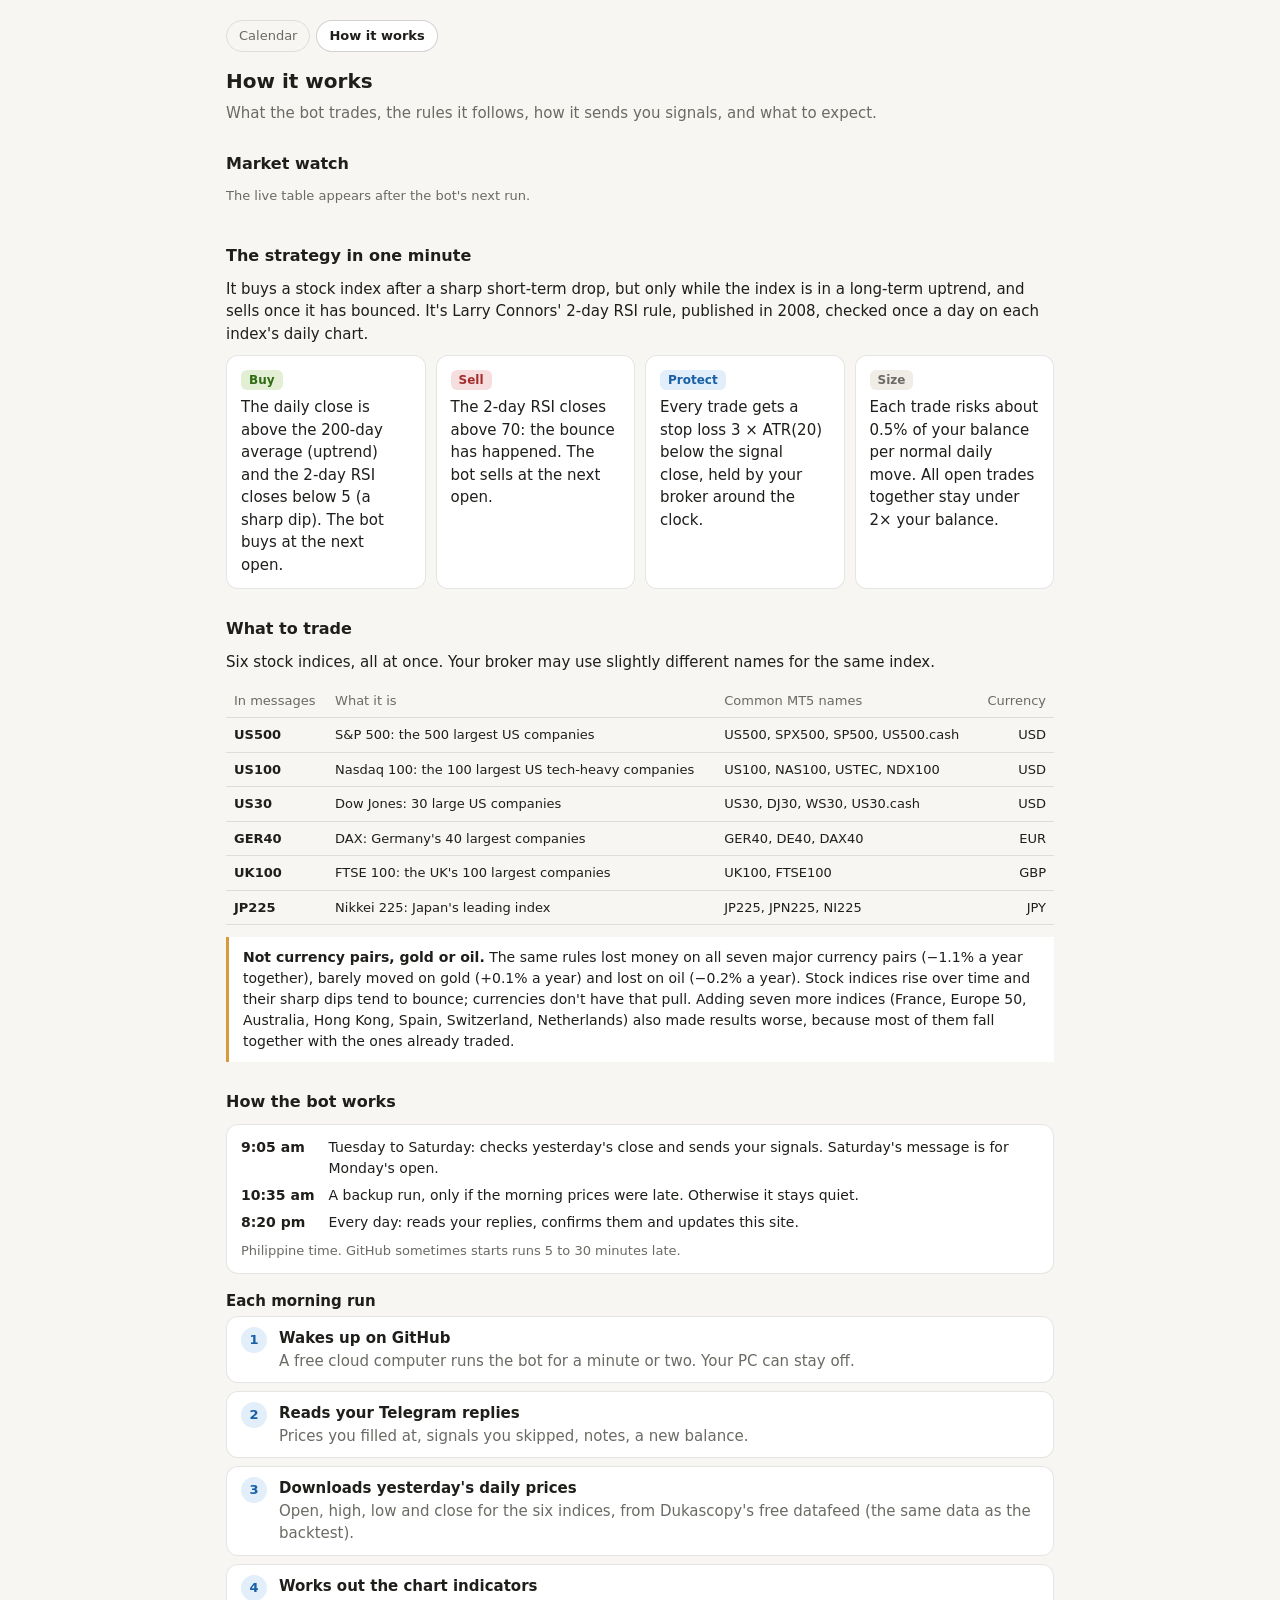
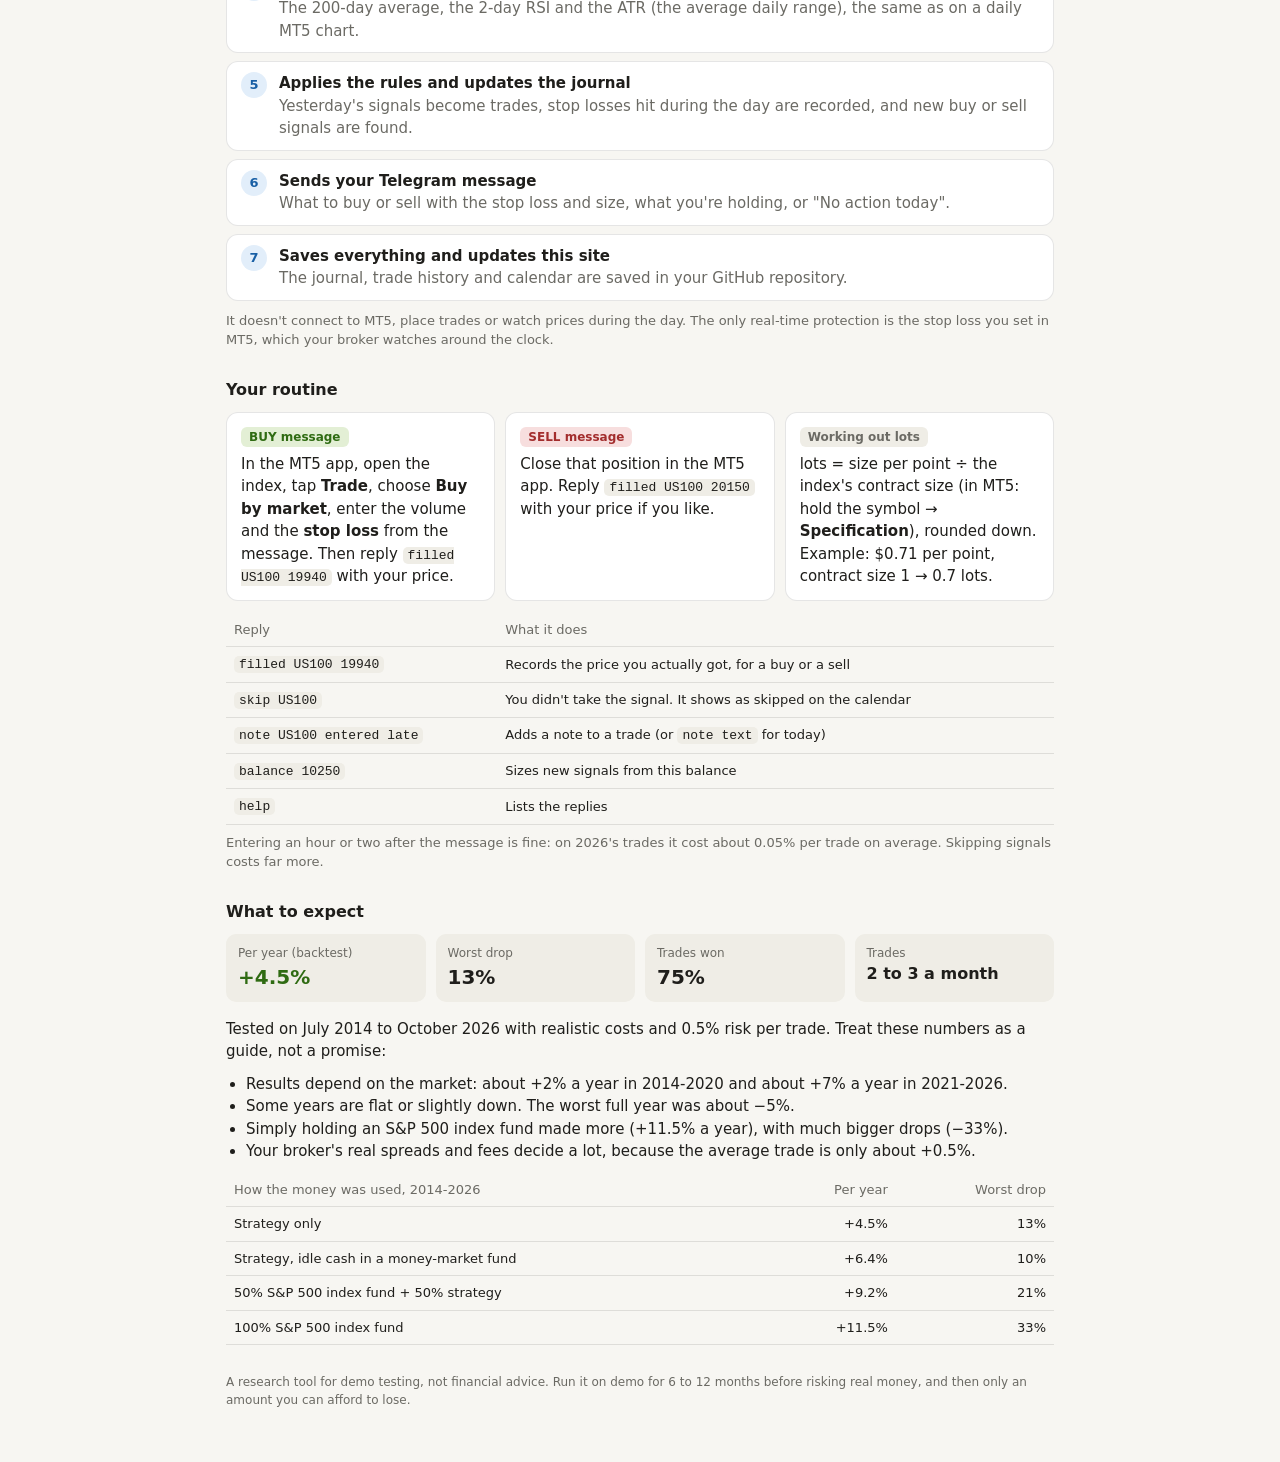
==== docs/guide.html @ 13d8b02c "Signal bot: add How it works page with a live market watch The site gets a second page explaining th" ====
<!doctype html>
<html lang="en">
<head>
<meta charset="utf-8">
<meta name="viewport" content="width=device-width, initial-scale=1">
<title>How it works</title>
<link rel="stylesheet" href="style.css">
<style>
.lead{font-size:15px;color:var(--muted);margin:6px 0 0}
.grid{display:grid;grid-template-columns:repeat(auto-fit,minmax(150px,1fr));gap:10px}
.rule{background:var(--card);border:1px solid var(--line);border-radius:12px;padding:12px 14px}
.rule .tag{display:inline-block;font-size:12px;font-weight:600;border-radius:6px;padding:1px 8px;margin-bottom:6px}
.pill{display:inline-block;font-size:12px;font-weight:600;border-radius:6px;padding:1px 8px;white-space:nowrap}
td.wrap{white-space:normal;text-align:left;min-width:200px}
.steps{list-style:none;margin:0;padding:0;display:grid;gap:8px}
.steps li{display:flex;gap:12px;align-items:flex-start;background:var(--card);border:1px solid var(--line);border-radius:12px;padding:10px 14px}
.num{flex:none;width:26px;height:26px;border-radius:50%;background:var(--open-bg);color:var(--open);font-weight:700;display:flex;align-items:center;justify-content:center;font-size:13px}
.time{display:grid;grid-template-columns:auto 1fr;gap:6px 14px;font-size:14px}
.time b{white-space:nowrap}
.note{border-left:3px solid var(--warn-line);background:var(--card);border-radius:0;padding:10px 14px;margin-top:12px;font-size:14px}
code{font-family:ui-monospace,Consolas,monospace;font-size:13px;background:var(--sub);border-radius:5px;padding:1px 5px}
</style>
</head>
<body>
<main>
  <nav class="nav" aria-label="Pages"><a href="index.html">Calendar</a><a href="guide.html" aria-current="page">How it works</a></nav>
  <h1>How it works</h1>
  <p class="lead">What the bot trades, the rules it follows, how it sends you signals, and what to expect.</p>

  <h2>Market watch</h2>
  <p class="muted" id="watch-note" style="font-size:13px"></p>
  <div class="tbl" id="watch"></div>

  <h2>The strategy in one minute</h2>
  <p>It buys a stock index after a sharp short-term drop, but only while the index is in a long-term uptrend, and
    sells once it has bounced. It's Larry Connors' 2-day RSI rule, published in 2008, checked once a day on each
    index's daily chart.</p>
  <div class="grid" id="rules"></div>

  <h2>What to trade</h2>
  <p>Six stock indices, all at once. Your broker may use slightly different names for the same index.</p>
  <div class="tbl">
    <table>
      <tr><th>In messages</th><th style="text-align:left">What it is</th><th style="text-align:left">Common MT5 names</th><th>Currency</th></tr>
      <tr><td><b>US500</b></td><td class="wrap">S&amp;P 500: the 500 largest US companies</td><td class="wrap">US500, SPX500, SP500, US500.cash</td><td>USD</td></tr>
      <tr><td><b>US100</b></td><td class="wrap">Nasdaq 100: the 100 largest US tech-heavy companies</td><td class="wrap">US100, NAS100, USTEC, NDX100</td><td>USD</td></tr>
      <tr><td><b>US30</b></td><td class="wrap">Dow Jones: 30 large US companies</td><td class="wrap">US30, DJ30, WS30, US30.cash</td><td>USD</td></tr>
      <tr><td><b>GER40</b></td><td class="wrap">DAX: Germany's 40 largest companies</td><td class="wrap">GER40, DE40, DAX40</td><td>EUR</td></tr>
      <tr><td><b>UK100</b></td><td class="wrap">FTSE 100: the UK's 100 largest companies</td><td class="wrap">UK100, FTSE100</td><td>GBP</td></tr>
      <tr><td><b>JP225</b></td><td class="wrap">Nikkei 225: Japan's leading index</td><td class="wrap">JP225, JPN225, NI225</td><td>JPY</td></tr>
    </table>
  </div>
  <div class="note">
    <b>Not currency pairs, gold or oil.</b> The same rules lost money on all seven major currency pairs
    (−1.1% a year together), barely moved on gold (+0.1% a year) and lost on oil (−0.2% a year).
    Stock indices rise over time and their sharp dips tend to bounce; currencies don't have that pull.
    Adding seven more indices (France, Europe 50, Australia, Hong Kong, Spain, Switzerland, Netherlands)
    also made results worse, because most of them fall together with the ones already traded.
  </div>

  <h2>How the bot works</h2>
  <div class="panel" style="margin-top:0">
    <div class="time">
      <b>9:05 am</b><span>Tuesday to Saturday: checks yesterday's close and sends your signals. Saturday's message is for Monday's open.</span>
      <b>10:35 am</b><span>A backup run, only if the morning prices were late. Otherwise it stays quiet.</span>
      <b>8:20 pm</b><span>Every day: reads your replies, confirms them and updates this site.</span>
    </div>
    <p class="muted" style="font-size:13px;margin:8px 0 0">Philippine time. GitHub sometimes starts runs 5 to 30 minutes late.</p>
  </div>
  <h3 style="margin-top:16px">Each morning run</h3>
  <ol class="steps">
    <li><span class="num">1</span><div><b>Wakes up on GitHub</b><div class="muted">A free cloud computer runs the bot for a minute or two. Your PC can stay off.</div></div></li>
    <li><span class="num">2</span><div><b>Reads your Telegram replies</b><div class="muted">Prices you filled at, signals you skipped, notes, a new balance.</div></div></li>
    <li><span class="num">3</span><div><b>Downloads yesterday's daily prices</b><div class="muted">Open, high, low and close for the six indices, from Dukascopy's free datafeed (the same data as the backtest).</div></div></li>
    <li><span class="num">4</span><div><b>Works out the chart indicators</b><div class="muted">The 200-day average, the 2-day RSI and the ATR (the average daily range), the same as on a daily MT5 chart.</div></div></li>
    <li><span class="num">5</span><div><b>Applies the rules and updates the journal</b><div class="muted">Yesterday's signals become trades, stop losses hit during the day are recorded, and new buy or sell signals are found.</div></div></li>
    <li><span class="num">6</span><div><b>Sends your Telegram message</b><div class="muted">What to buy or sell with the stop loss and size, what you're holding, or "No action today".</div></div></li>
    <li><span class="num">7</span><div><b>Saves everything and updates this site</b><div class="muted">The journal, trade history and calendar are saved in your GitHub repository.</div></div></li>
  </ol>
  <p class="muted" style="font-size:13px;margin-top:10px">It doesn't connect to MT5, place trades or watch prices during the day. The only real-time protection is the stop loss you set in MT5, which your broker watches around the clock.</p>

  <h2>Your routine</h2>
  <div class="grid">
    <div class="rule"><span class="tag" style="background:var(--up-bg);color:var(--up)">BUY message</span>
      <p style="margin:0">In the MT5 app, open the index, tap <b>Trade</b>, choose <b>Buy by market</b>, enter the volume and the <b>stop loss</b> from the message. Then reply <code>filled US100 19940</code> with your price.</p></div>
    <div class="rule"><span class="tag" style="background:var(--down-bg);color:var(--down)">SELL message</span>
      <p style="margin:0">Close that position in the MT5 app. Reply <code>filled US100 20150</code> with your price if you like.</p></div>
    <div class="rule"><span class="tag" style="background:var(--sub);color:var(--muted)">Working out lots</span>
      <p style="margin:0">lots = size per point ÷ the index's contract size (in MT5: hold the symbol → <b>Specification</b>), rounded down. Example: $0.71 per point, contract size 1 → 0.7 lots.</p></div>
  </div>
  <div class="tbl" style="margin-top:12px">
    <table>
      <tr><th>Reply</th><th style="text-align:left">What it does</th></tr>
      <tr><td><code>filled US100 19940</code></td><td class="wrap">Records the price you actually got, for a buy or a sell</td></tr>
      <tr><td><code>skip US100</code></td><td class="wrap">You didn't take the signal. It shows as skipped on the calendar</td></tr>
      <tr><td><code>note US100 entered late</code></td><td class="wrap">Adds a note to a trade (or <code>note text</code> for today)</td></tr>
      <tr><td><code>balance 10250</code></td><td class="wrap">Sizes new signals from this balance</td></tr>
      <tr><td><code>help</code></td><td class="wrap">Lists the replies</td></tr>
    </table>
  </div>
  <p class="muted" style="font-size:13px;margin-top:8px">Entering an hour or two after the message is fine: on 2026's trades it cost about 0.05% per trade on average. Skipping signals costs far more.</p>

  <h2>What to expect</h2>
  <div class="cards" style="margin-top:0">
    <div class="card"><div class="k">Per year (backtest)</div><div class="v up">+4.5%</div></div>
    <div class="card"><div class="k">Worst drop</div><div class="v">13%</div></div>
    <div class="card"><div class="k">Trades won</div><div class="v">75%</div></div>
    <div class="card"><div class="k">Trades</div><div class="v" style="font-size:16px">2 to 3 a month</div></div>
  </div>
  <p>Tested on July 2014 to October 2026 with realistic costs and 0.5% risk per trade. Treat these numbers as a guide, not a promise:</p>
  <ul style="margin:0 0 10px;padding-left:20px">
    <li>Results depend on the market: about +2% a year in 2014-2020 and about +7% a year in 2021-2026.</li>
    <li>Some years are flat or slightly down. The worst full year was about −5%.</li>
    <li>Simply holding an S&amp;P 500 index fund made more (+11.5% a year), with much bigger drops (−33%).</li>
    <li>Your broker's real spreads and fees decide a lot, because the average trade is only about +0.5%.</li>
  </ul>
  <div class="tbl">
    <table>
      <tr><th>How the money was used, 2014-2026</th><th>Per year</th><th>Worst drop</th></tr>
      <tr><td>Strategy only</td><td>+4.5%</td><td>13%</td></tr>
      <tr><td>Strategy, idle cash in a money-market fund</td><td>+6.4%</td><td>10%</td></tr>
      <tr><td>50% S&amp;P 500 index fund + 50% strategy</td><td>+9.2%</td><td>21%</td></tr>
      <tr><td>100% S&amp;P 500 index fund</td><td>+11.5%</td><td>33%</td></tr>
    </table>
  </div>
  <p class="muted" style="font-size:12px;margin-top:28px">A research tool for demo testing, not financial advice. Run it on demo for 6 to 12 months before risking real money, and then only an amount you can afford to lose.</p>
</main>
<script src="data.js"></script>
<script>
(function(){
const T = window.TRACKER;
const $ = id => document.getElementById(id);
const el = (tag, attrs, text) => { const e = document.createElement(tag); Object.assign(e, attrs || {}); if (text != null) e.textContent = text; return e; };
const fmt = v => v == null ? "–" : v.toLocaleString(undefined, {minimumFractionDigits: 2, maximumFractionDigits: 2});

const R = Object.assign({rsi_below: 5, exit_rsi: 70, exit_sma: 5, trend_sma: 200, stop_atr: 3, atr_period: 20, risk_pct: 0.5, max_gross: 2}, (T && T.rules) || {});
const sell = R.exit_rsi ? `The 2-day RSI closes above ${R.exit_rsi}: the bounce has happened. The bot sells at the next open.`
                        : `The close goes back above the ${R.exit_sma}-day average. The bot sells at the next open.`;
[
  ["Buy", "var(--up-bg)", "var(--up)", `The daily close is above the ${R.trend_sma}-day average (uptrend) and the 2-day RSI closes below ${R.rsi_below} (a sharp dip). The bot buys at the next open.`],
  ["Sell", "var(--down-bg)", "var(--down)", sell],
  ["Protect", "var(--open-bg)", "var(--open)", `Every trade gets a stop loss ${R.stop_atr} × ATR(${R.atr_period}) below the signal close, held by your broker around the clock.`],
  ["Size", "var(--sub)", "var(--muted)", `Each trade risks about ${R.risk_pct}% of your balance per normal daily move. All open trades together stay under ${R.max_gross}× your balance.`],
].forEach(([name, bg, fg, text]) => {
  const d = el("div", {className: "rule"});
  const t = el("span", {className: "tag"}, name); t.style.background = bg; t.style.color = fg;
  d.append(t, el("p", {style: "margin:0"}, text));
  $("rules").append(d);
});

const STATUS = {
  watching: ["Watching", "var(--sub)", "var(--muted)"], downtrend: ["Downtrend", "var(--down-bg)", "var(--down)"],
  holding: ["Holding", "var(--open-bg)", "var(--open)"], "buy-next": ["Buy signal", "var(--up-bg)", "var(--up)"],
  "sell-next": ["Sell signal", "var(--down-bg)", "var(--down)"],
};
if (!T || !T.watch || !T.watch.length) {
  $("watch-note").textContent = "The live table appears after the bot's next run.";
} else {
  const latest = T.watch.map(w => w.date).sort().pop();
  $("watch-note").textContent = `Based on the daily close of ${latest}. Updated ${T.generated}.`;
  const tb = el("table"), head = el("tr");
  ["Index", "Last close", `${R.trend_sma}-day avg`, "2-day RSI", "Status", "What happens next"].forEach((h, i) => {
    const th = el("th", null, h); if (i >= 4) th.style.textAlign = "left"; head.append(th);
  });
  tb.append(head);
  T.watch.forEach(w => {
    const r = el("tr");
    const [label, bg, fg] = STATUS[w.status] || [w.status, "var(--sub)", "var(--muted)"];
    const pill = el("span", {className: "pill"}, label); pill.style.background = bg; pill.style.color = fg;
    const st = el("td", {style: "text-align:left"}); st.append(pill);
    const rsiCell = el("td", null, w.rsi == null ? "–" : w.rsi.toFixed(1));
    if (w.rsi != null && w.rsi < R.rsi_below) rsiCell.className = "up";
    if (R.exit_rsi && w.rsi != null && w.rsi > R.exit_rsi) rsiCell.className = "down";
    r.append(el("td", null, w.name), el("td", null, fmt(w.close)), el("td", null, fmt(w.trend)), rsiCell, st,
             el("td", {className: "wrap muted"}, w.waiting));
    tb.append(r);
  });
  $("watch").append(tb);
}
})();
</script>
</body>
</html>
---- docs/style.css ----
/* Shared look for the trade calendar and the How it works page */
:root{
  --bg:#f7f6f2;--card:#ffffff;--sub:#efede6;--text:#1f1e1b;--muted:#6b6a64;--line:rgba(0,0,0,.1);--line2:rgba(0,0,0,.18);
  --up:#2f6b12;--up-bg:#e3efd5;--down:#a32d2d;--down-bg:#f7dede;--open:#185fa5;--open-bg:#e2eefa;--warn:#854f0b;--warn-line:#d99a3c;
  --accent:#185fa5;
}
@media (prefers-color-scheme:dark){:root{
  --bg:#171715;--card:#21211e;--sub:#2a2a27;--text:#ecebe6;--muted:#a3a29b;--line:rgba(255,255,255,.1);--line2:rgba(255,255,255,.2);
  --up:#a4d27a;--up-bg:#26391a;--down:#f09595;--down-bg:#4a1f1f;--open:#85b7eb;--open-bg:#163049;--warn:#efb35a;--warn-line:#b9822c;
  --accent:#85b7eb;
}}
*{box-sizing:border-box}
body{margin:0;background:var(--bg);color:var(--text);font:15px/1.5 system-ui,-apple-system,"Segoe UI",Roboto,sans-serif}
main{max-width:860px;margin:0 auto;padding:20px 16px 48px}
h1{font-size:20px;font-weight:600;margin:0}
h2{font-size:16px;font-weight:600;margin:28px 0 10px}
h3{font-size:15px;font-weight:600;margin:0 0 4px}
p{margin:0 0 10px}
.muted{color:var(--muted)}
.cards{display:grid;grid-template-columns:repeat(auto-fit,minmax(140px,1fr));gap:10px;margin:16px 0}
.card{background:var(--sub);border-radius:10px;padding:10px 12px}
.card .k{font-size:12px;color:var(--muted)}
.card .v{font-size:20px;font-weight:600}
.up{color:var(--up)}.down{color:var(--down)}
button{font:inherit;color:var(--text);background:var(--card);border:1px solid var(--line2);border-radius:8px;padding:6px 12px;cursor:pointer}
button:hover{background:var(--sub)}
.panel{background:var(--card);border:1px solid var(--line);border-radius:12px;padding:12px 14px;margin-top:14px}
.tbl{overflow-x:auto}
table{border-collapse:collapse;width:100%;font-size:13px}
th,td{padding:7px 8px;border-bottom:1px solid var(--line);text-align:right;white-space:nowrap}
th:first-child,td:first-child{text-align:left}
th{color:var(--muted);font-weight:500}
.nav{display:flex;gap:6px;margin:0 0 14px}
.nav a{font-size:13px;color:var(--muted);text-decoration:none;padding:5px 12px;border:1px solid var(--line);border-radius:999px}
.nav a:hover{border-color:var(--line2);color:var(--text)}
.nav a[aria-current="page"]{color:var(--text);border-color:var(--line2);background:var(--card);font-weight:600}
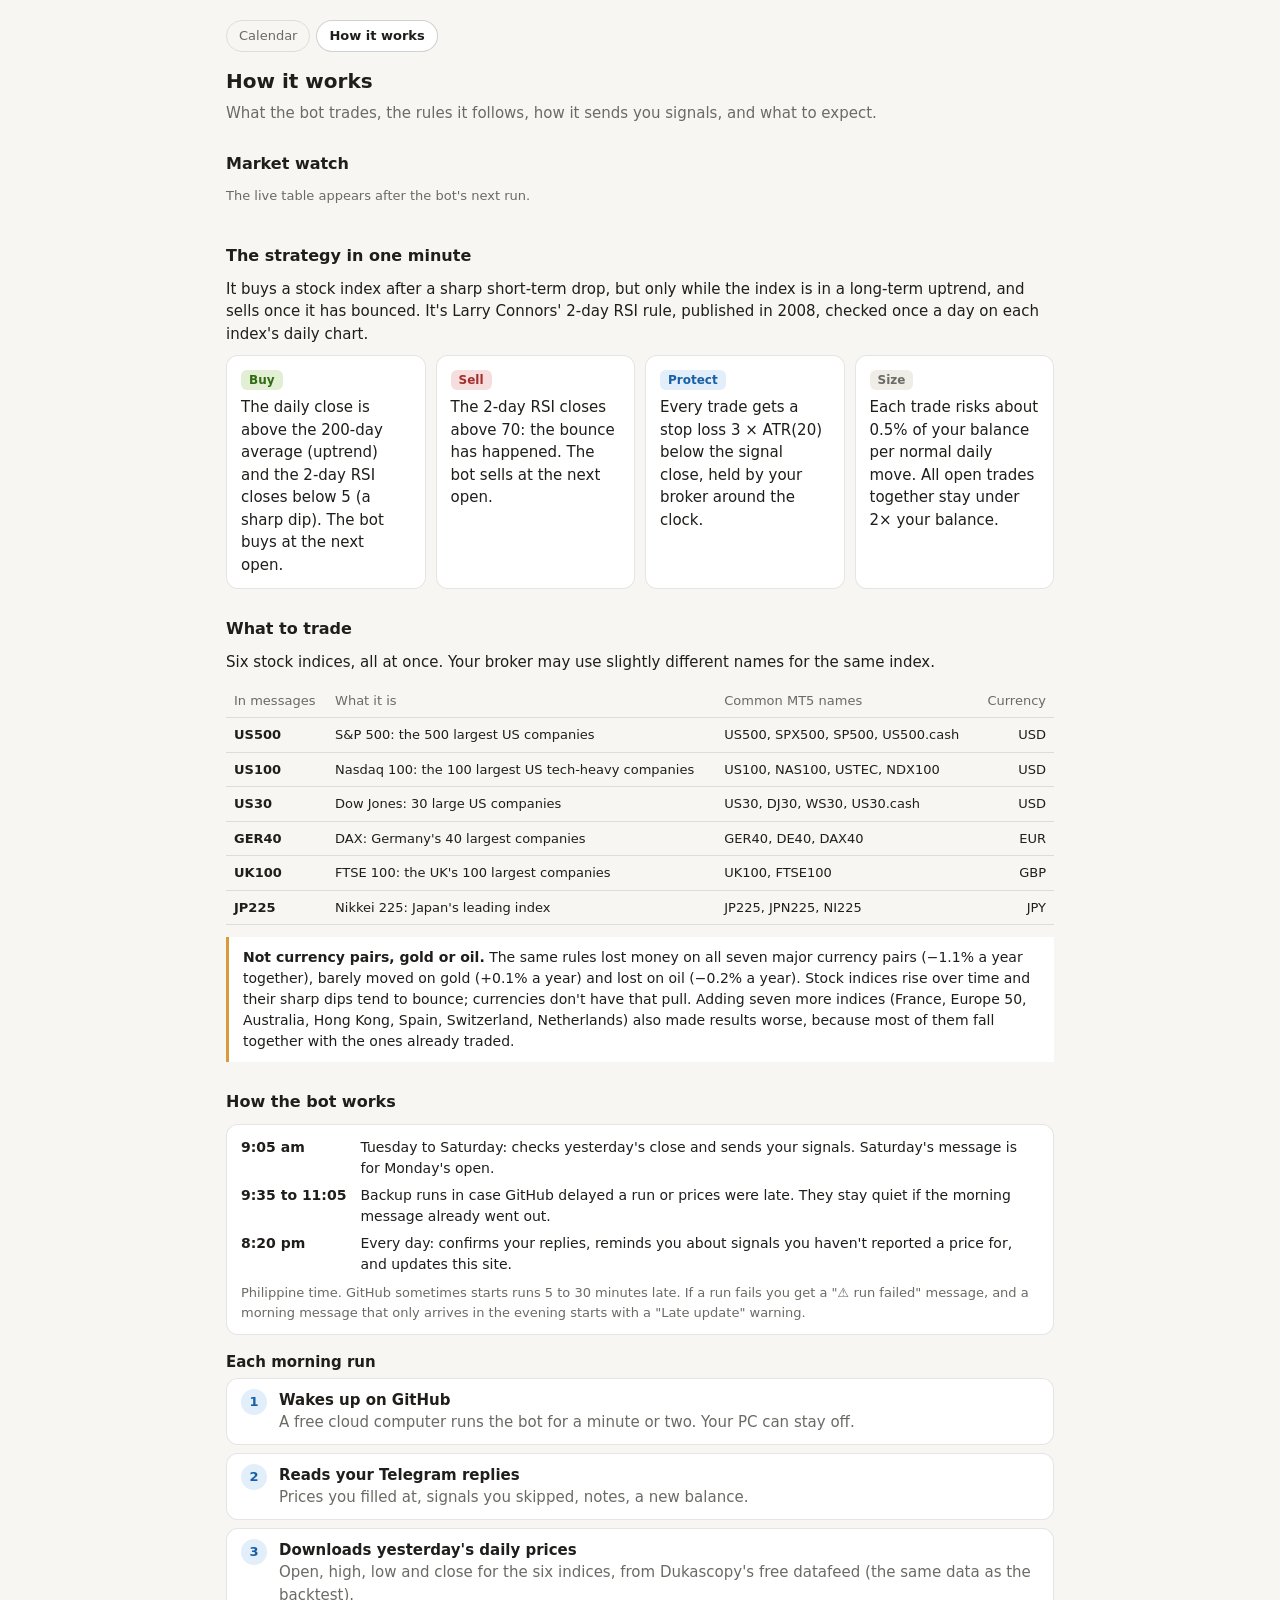
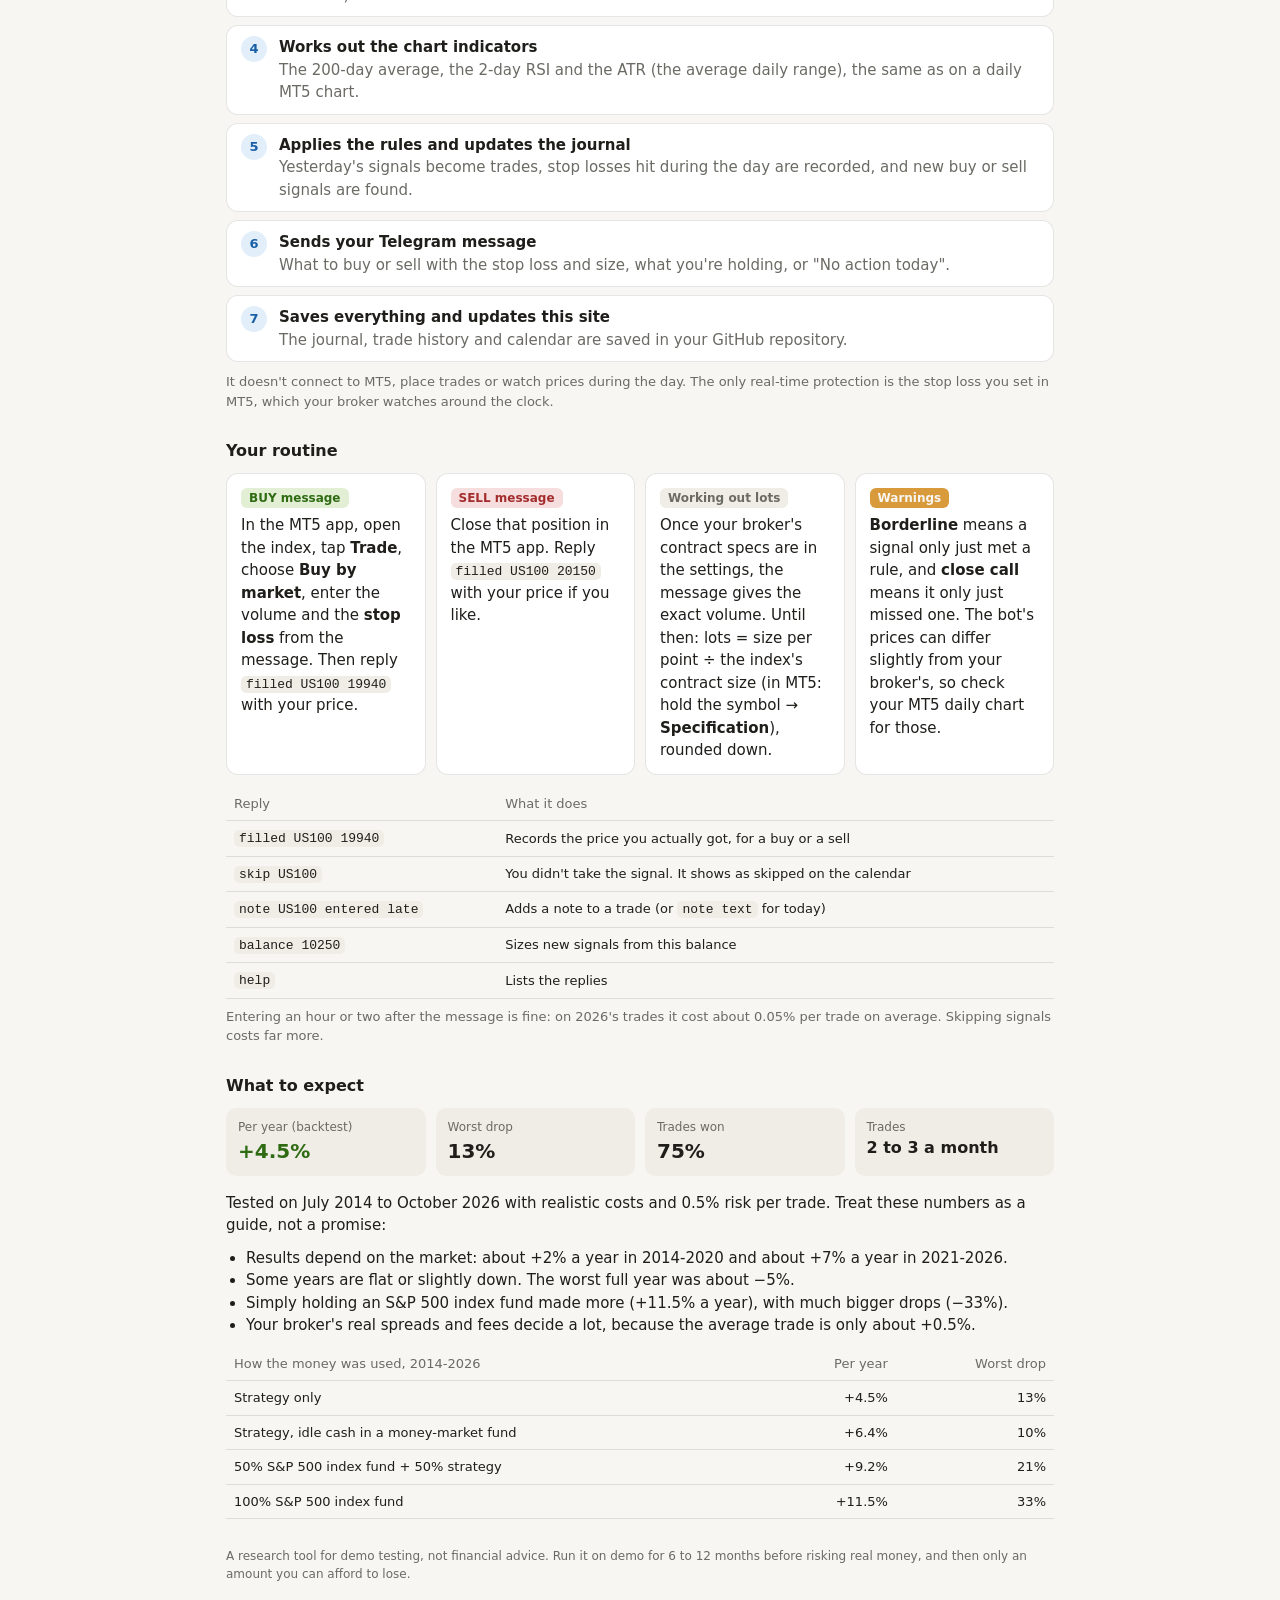
==== commit 47400d4a: "Signal bot: add failure alerts, reminders, exact lots and fill tracking Reliability: a Telegram aler" ====
--- a/docs/guide.html
+++ b/docs/guide.html
@@ -62,10 +62,11 @@
   <div class="panel" style="margin-top:0">
     <div class="time">
       <b>9:05 am</b><span>Tuesday to Saturday: checks yesterday's close and sends your signals. Saturday's message is for Monday's open.</span>
-      <b>10:35 am</b><span>A backup run, only if the morning prices were late. Otherwise it stays quiet.</span>
-      <b>8:20 pm</b><span>Every day: reads your replies, confirms them and updates this site.</span>
+      <b>9:35 to 11:05</b><span>Backup runs in case GitHub delayed a run or prices were late. They stay quiet if the morning message already went out.</span>
+      <b>8:20 pm</b><span>Every day: confirms your replies, reminds you about signals you haven't reported a price for, and updates this site.</span>
     </div>
-    <p class="muted" style="font-size:13px;margin:8px 0 0">Philippine time. GitHub sometimes starts runs 5 to 30 minutes late.</p>
+    <p class="muted" style="font-size:13px;margin:8px 0 0">Philippine time. GitHub sometimes starts runs 5 to 30 minutes late.
+      If a run fails you get a "⚠ run failed" message, and a morning message that only arrives in the evening starts with a "Late update" warning.</p>
   </div>
   <h3 style="margin-top:16px">Each morning run</h3>
   <ol class="steps">
@@ -86,7 +87,9 @@
     <div class="rule"><span class="tag" style="background:var(--down-bg);color:var(--down)">SELL message</span>
       <p style="margin:0">Close that position in the MT5 app. Reply <code>filled US100 20150</code> with your price if you like.</p></div>
     <div class="rule"><span class="tag" style="background:var(--sub);color:var(--muted)">Working out lots</span>
-      <p style="margin:0">lots = size per point ÷ the index's contract size (in MT5: hold the symbol → <b>Specification</b>), rounded down. Example: $0.71 per point, contract size 1 → 0.7 lots.</p></div>
+      <p style="margin:0">Once your broker's contract specs are in the settings, the message gives the exact volume. Until then: lots = size per point ÷ the index's contract size (in MT5: hold the symbol → <b>Specification</b>), rounded down.</p></div>
+    <div class="rule"><span class="tag" style="background:var(--warn-line);color:var(--bg)">Warnings</span>
+      <p style="margin:0"><b>Borderline</b> means a signal only just met a rule, and <b>close call</b> means it only just missed one. The bot's prices can differ slightly from your broker's, so check your MT5 daily chart for those.</p></div>
   </div>
   <div class="tbl" style="margin-top:12px">
     <table>
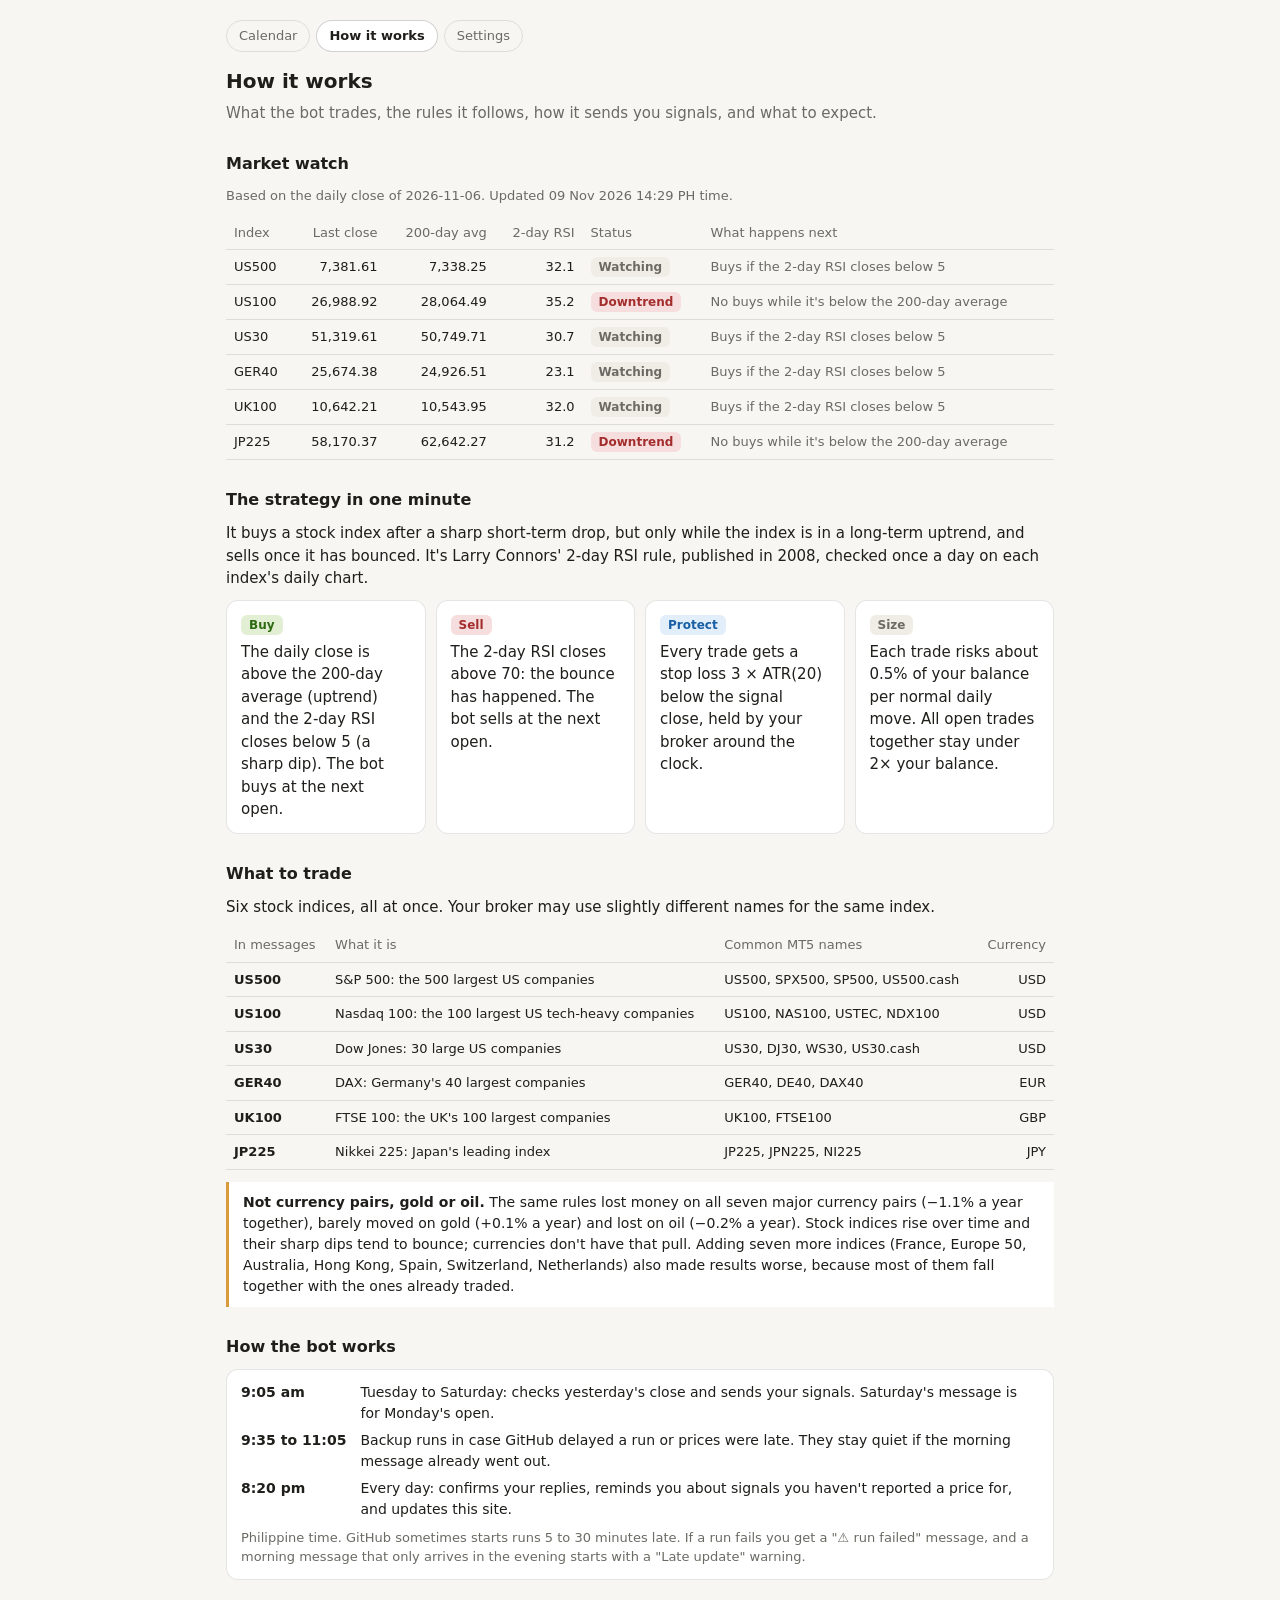
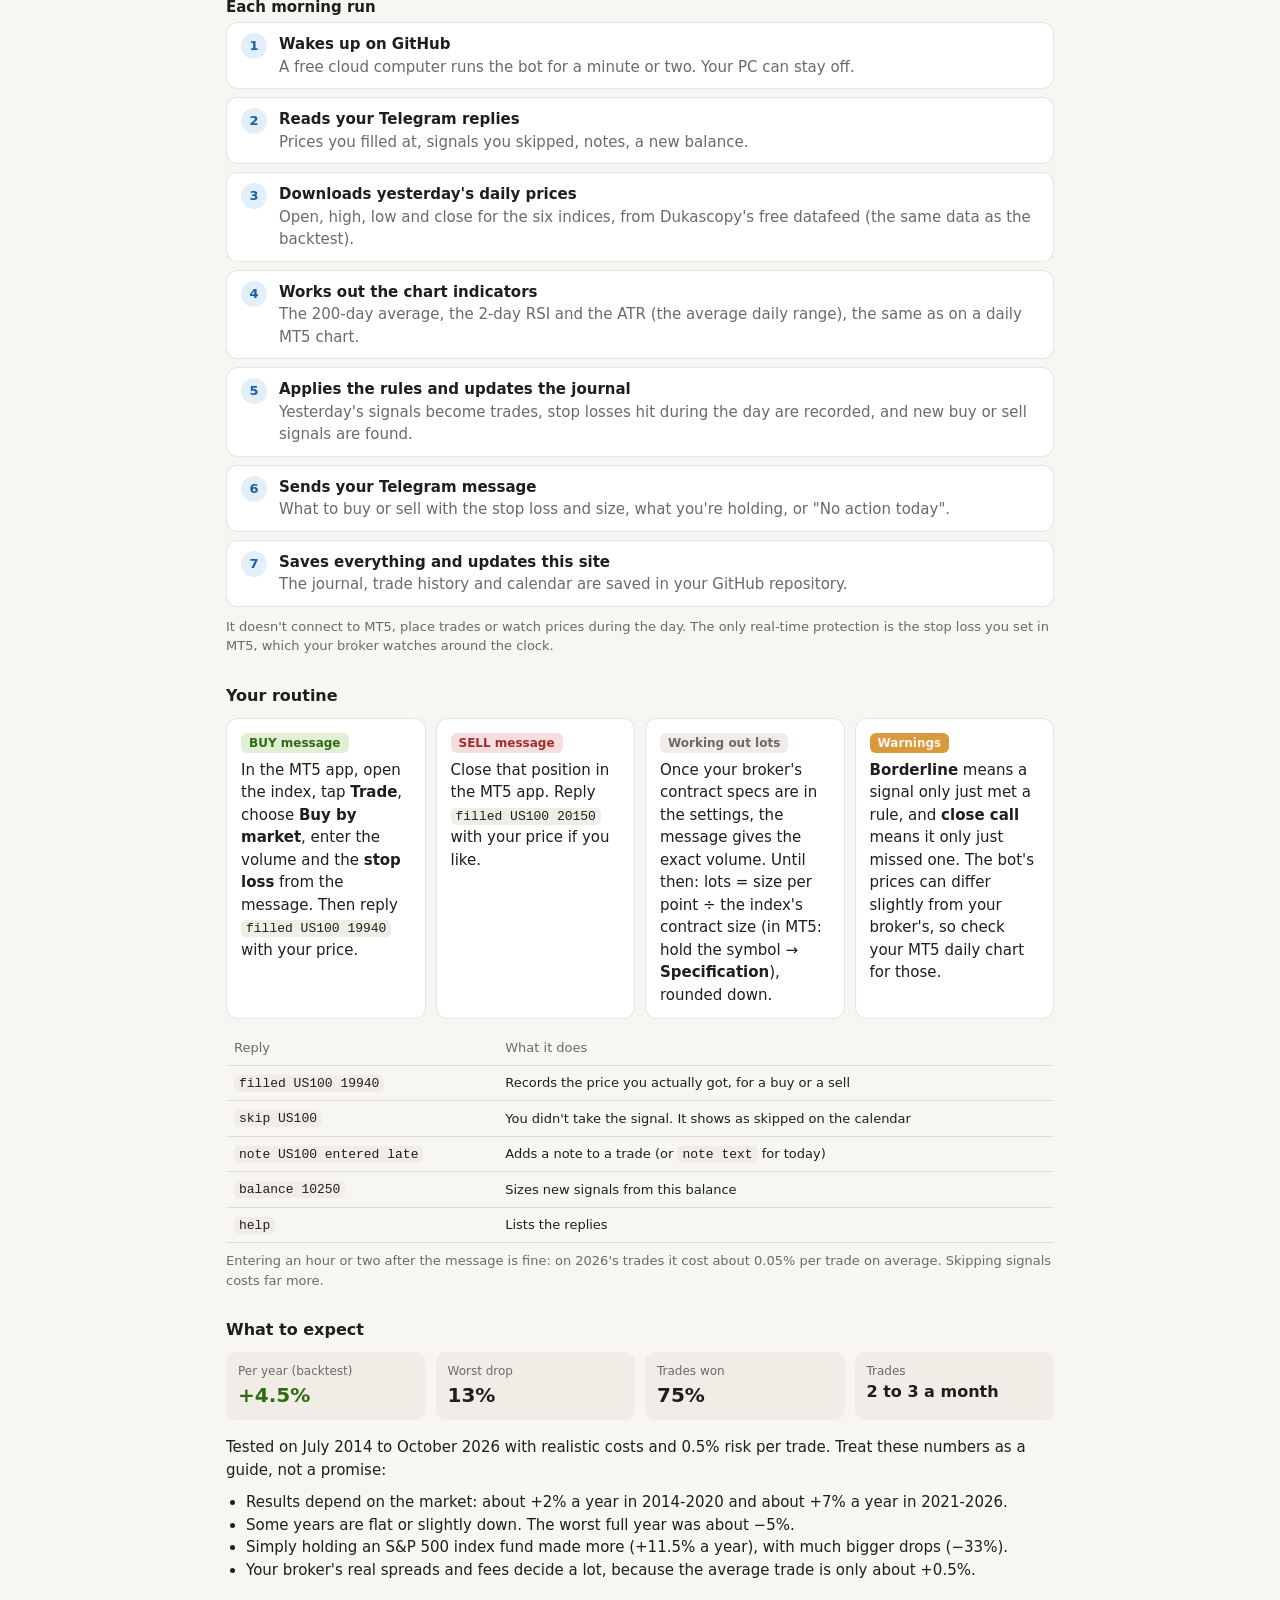
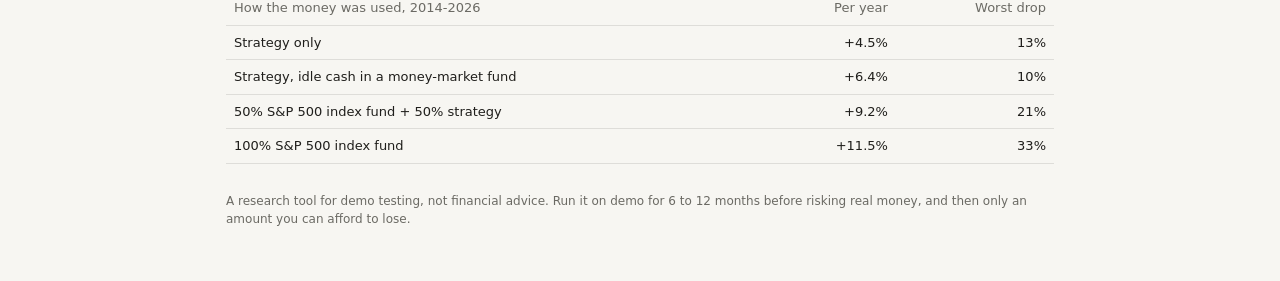
==== commit 1b7a4ff6: "Signal bot: add Settings page with a system check and config builder Each run now publishes a health" ====
--- a/docs/guide.html
+++ b/docs/guide.html
@@ -23,7 +23,7 @@
 </head>
 <body>
 <main>
-  <nav class="nav" aria-label="Pages"><a href="index.html">Calendar</a><a href="guide.html" aria-current="page">How it works</a></nav>
+  <nav class="nav" aria-label="Pages"><a href="index.html">Calendar</a><a href="guide.html" aria-current="page">How it works</a><a href="settings.html">Settings</a></nav>
   <h1>How it works</h1>
   <p class="lead">What the bot trades, the rules it follows, how it sends you signals, and what to expect.</p>
 
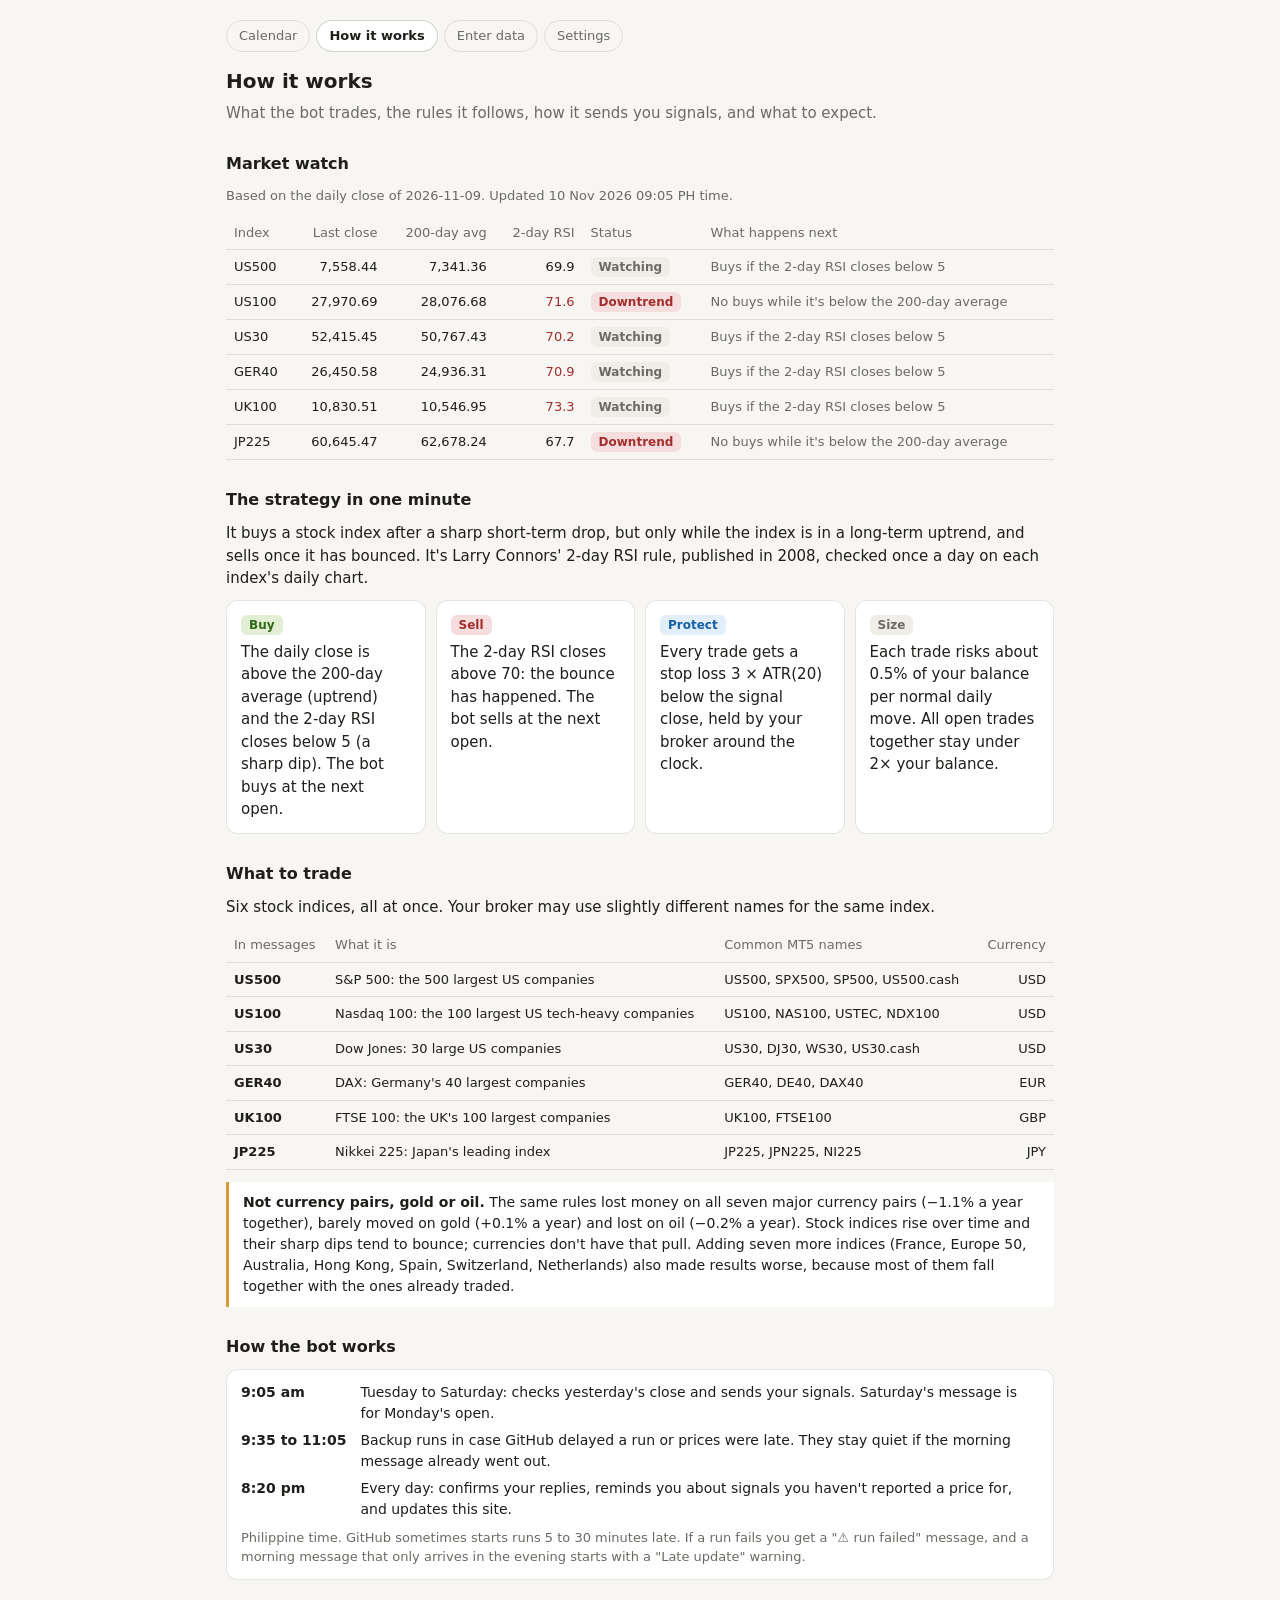
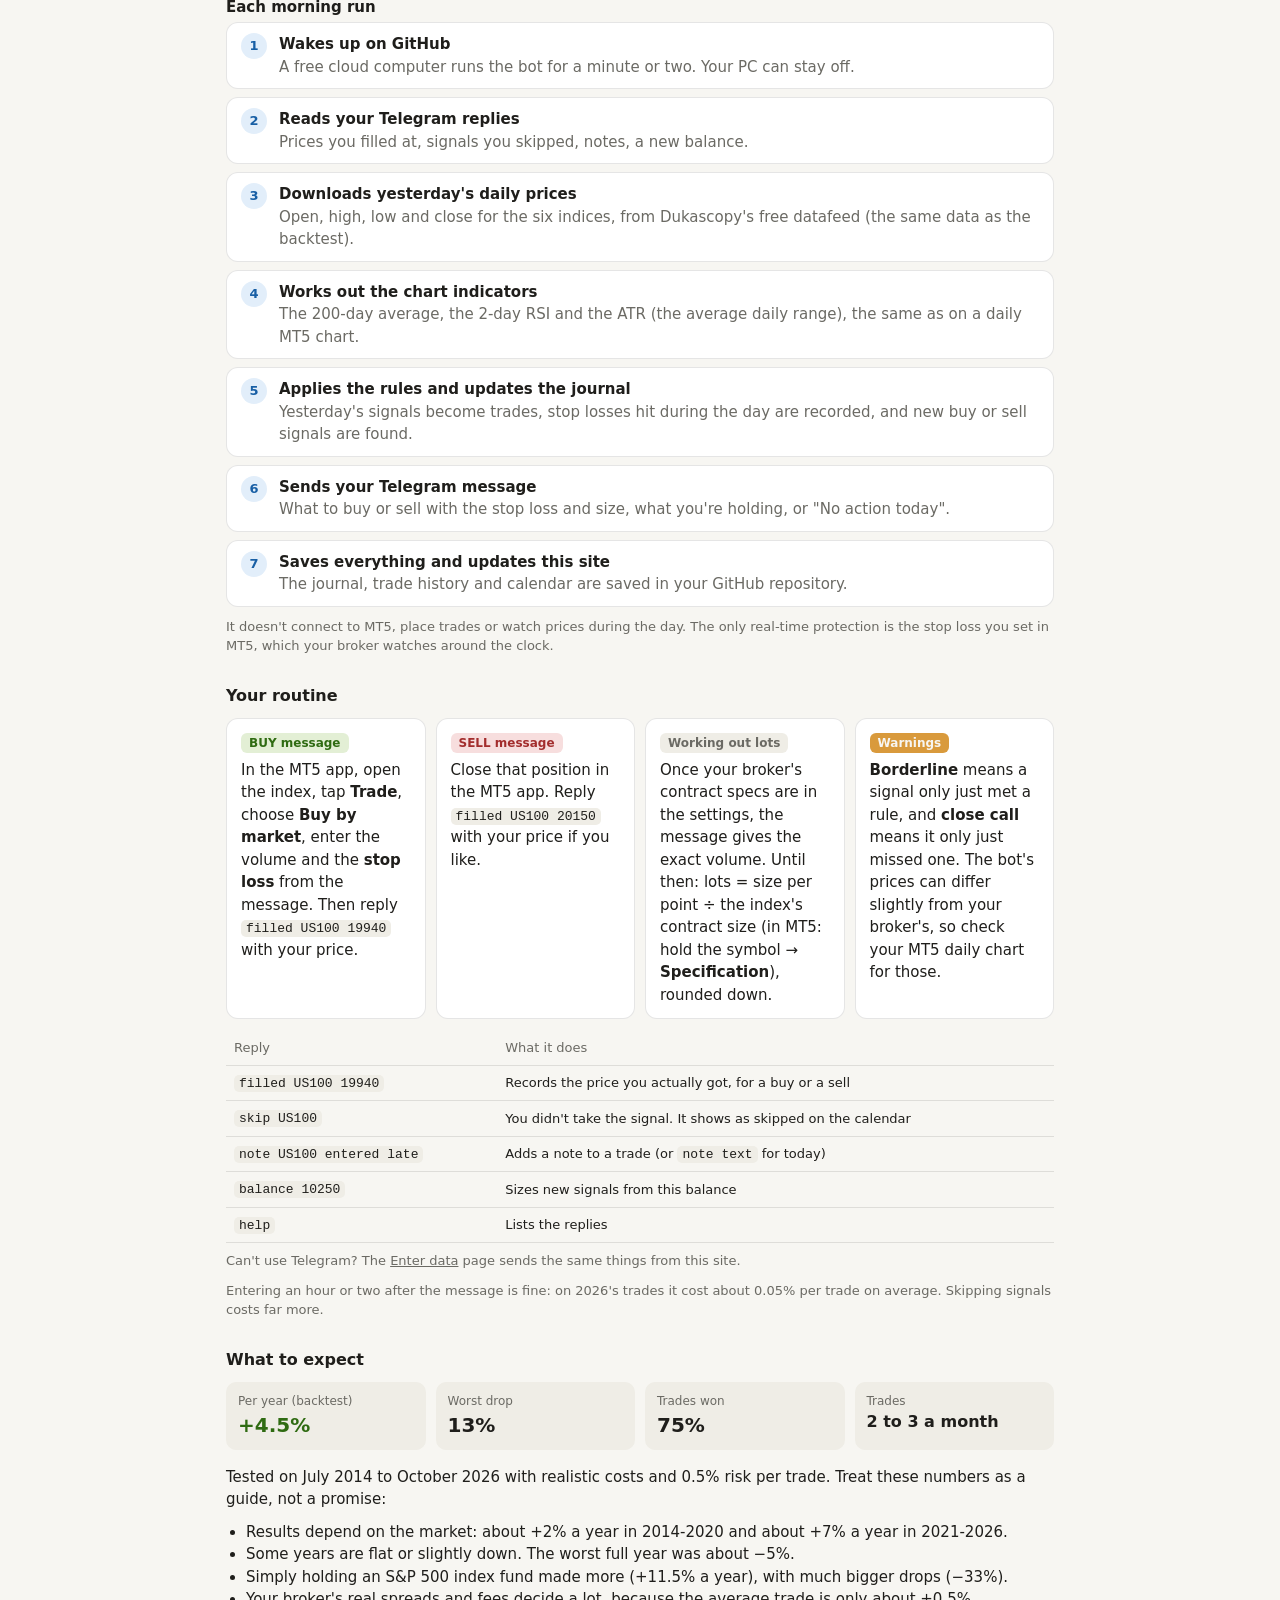
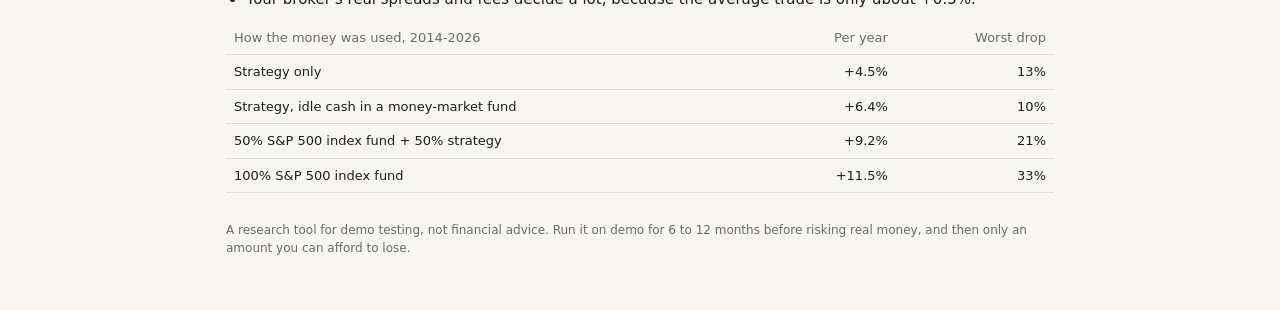
==== commit e5a54791: "Signal bot: add an Enter data page as a backup to Telegram The site can now send fills, skips, notes" ====
--- a/docs/guide.html
+++ b/docs/guide.html
@@ -23,7 +23,7 @@
 </head>
 <body>
 <main>
-  <nav class="nav" aria-label="Pages"><a href="index.html">Calendar</a><a href="guide.html" aria-current="page">How it works</a><a href="settings.html">Settings</a></nav>
+  <nav class="nav" aria-label="Pages"><a href="index.html">Calendar</a><a href="guide.html" aria-current="page">How it works</a><a href="input.html">Enter data</a><a href="settings.html">Settings</a></nav>
   <h1>How it works</h1>
   <p class="lead">What the bot trades, the rules it follows, how it sends you signals, and what to expect.</p>
 
@@ -101,6 +101,7 @@
       <tr><td><code>help</code></td><td class="wrap">Lists the replies</td></tr>
     </table>
   </div>
+  <p class="muted" style="font-size:13px;margin-top:8px">Can't use Telegram? The <a href="input.html" style="color:inherit">Enter data</a> page sends the same things from this site.</p>
   <p class="muted" style="font-size:13px;margin-top:8px">Entering an hour or two after the message is fine: on 2026's trades it cost about 0.05% per trade on average. Skipping signals costs far more.</p>
 
   <h2>What to expect</h2>
--- a/docs/style.css
+++ b/docs/style.css
@@ -30,7 +30,8 @@
 th,td{padding:7px 8px;border-bottom:1px solid var(--line);text-align:right;white-space:nowrap}
 th:first-child,td:first-child{text-align:left}
 th{color:var(--muted);font-weight:500}
-.nav{display:flex;gap:6px;margin:0 0 14px}
+.nav{display:flex;flex-wrap:wrap;gap:6px;margin:0 0 14px}
 .nav a{font-size:13px;color:var(--muted);text-decoration:none;padding:5px 12px;border:1px solid var(--line);border-radius:999px}
 .nav a:hover{border-color:var(--line2);color:var(--text)}
 .nav a[aria-current="page"]{color:var(--text);border-color:var(--line2);background:var(--card);font-weight:600}
+button:disabled{opacity:.5;cursor:not-allowed}
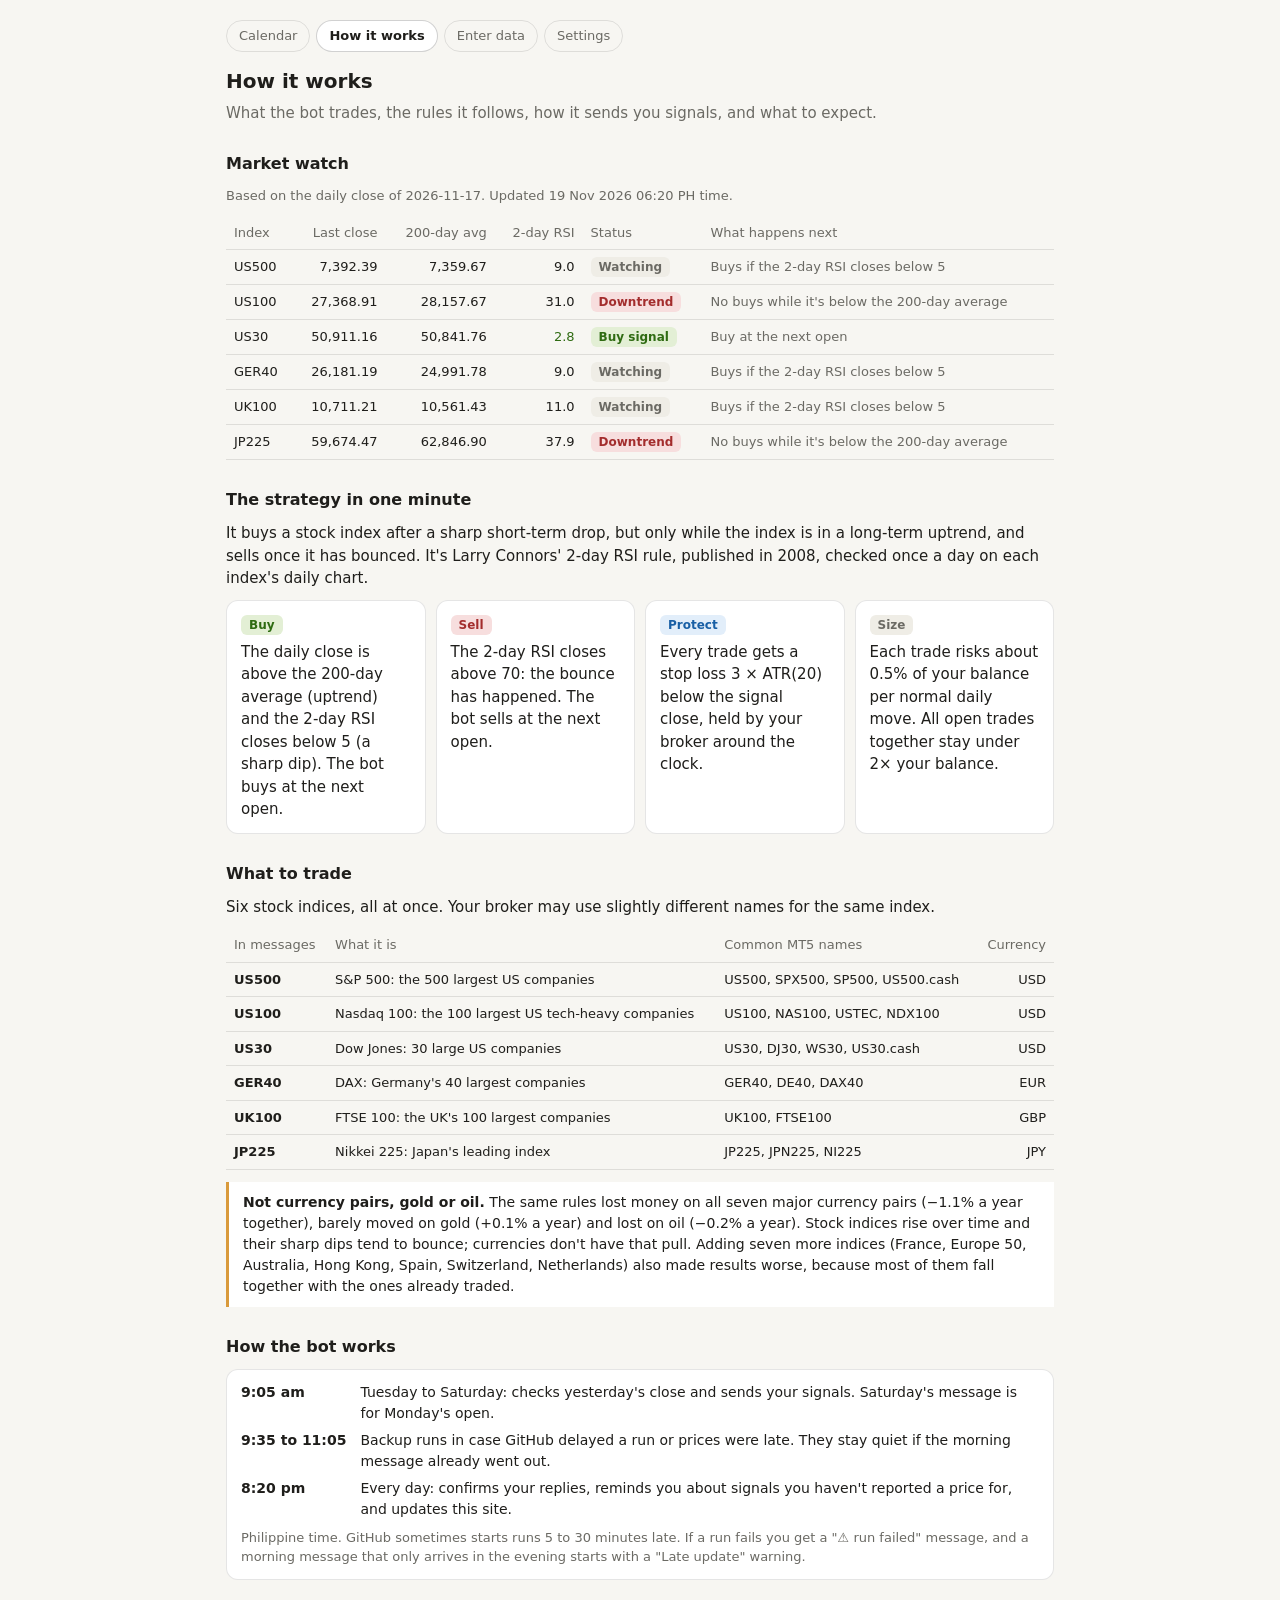
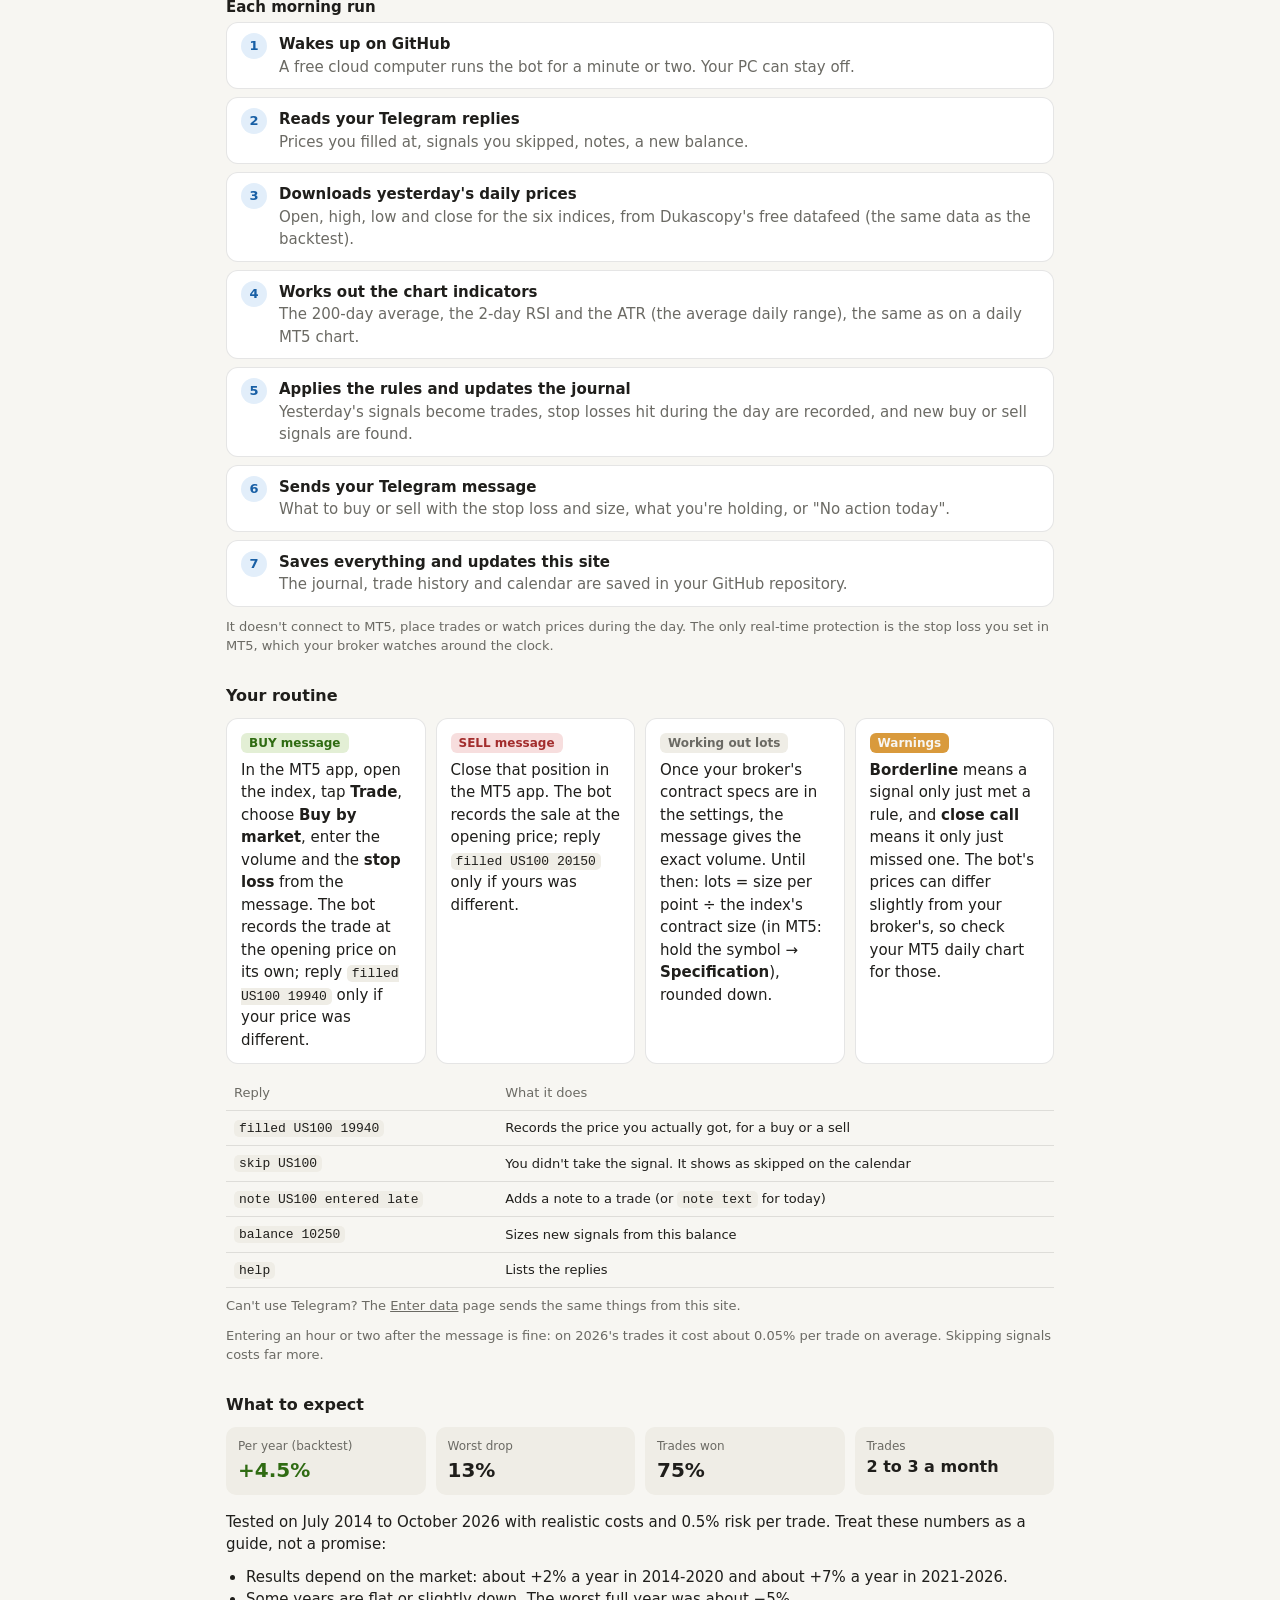
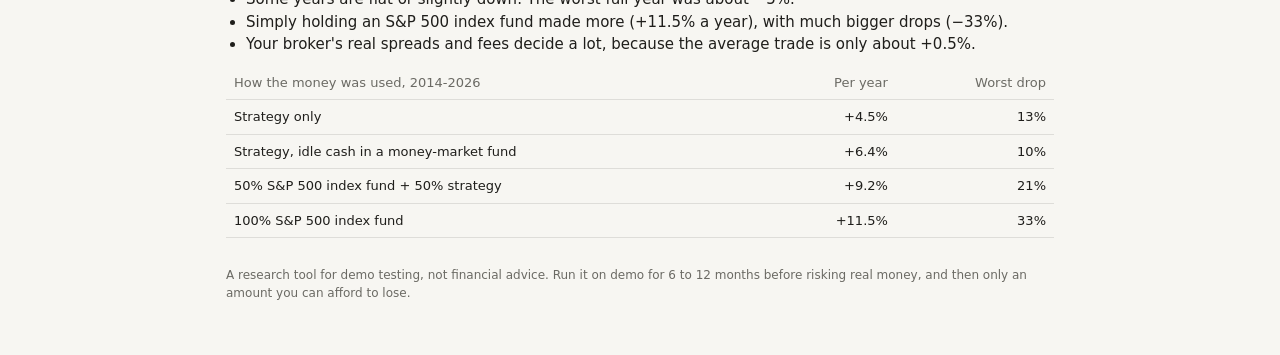
==== commit 5c132084: "Signal bot: say plainly that every signal is recorded without a reply The bot already records each s" ====
--- a/docs/guide.html
+++ b/docs/guide.html
@@ -83,9 +83,9 @@
   <h2>Your routine</h2>
   <div class="grid">
     <div class="rule"><span class="tag" style="background:var(--up-bg);color:var(--up)">BUY message</span>
-      <p style="margin:0">In the MT5 app, open the index, tap <b>Trade</b>, choose <b>Buy by market</b>, enter the volume and the <b>stop loss</b> from the message. Then reply <code>filled US100 19940</code> with your price.</p></div>
+      <p style="margin:0">In the MT5 app, open the index, tap <b>Trade</b>, choose <b>Buy by market</b>, enter the volume and the <b>stop loss</b> from the message. The bot records the trade at the opening price on its own; reply <code>filled US100 19940</code> only if your price was different.</p></div>
     <div class="rule"><span class="tag" style="background:var(--down-bg);color:var(--down)">SELL message</span>
-      <p style="margin:0">Close that position in the MT5 app. Reply <code>filled US100 20150</code> with your price if you like.</p></div>
+      <p style="margin:0">Close that position in the MT5 app. The bot records the sale at the opening price; reply <code>filled US100 20150</code> only if yours was different.</p></div>
     <div class="rule"><span class="tag" style="background:var(--sub);color:var(--muted)">Working out lots</span>
       <p style="margin:0">Once your broker's contract specs are in the settings, the message gives the exact volume. Until then: lots = size per point ÷ the index's contract size (in MT5: hold the symbol → <b>Specification</b>), rounded down.</p></div>
     <div class="rule"><span class="tag" style="background:var(--warn-line);color:var(--bg)">Warnings</span>
